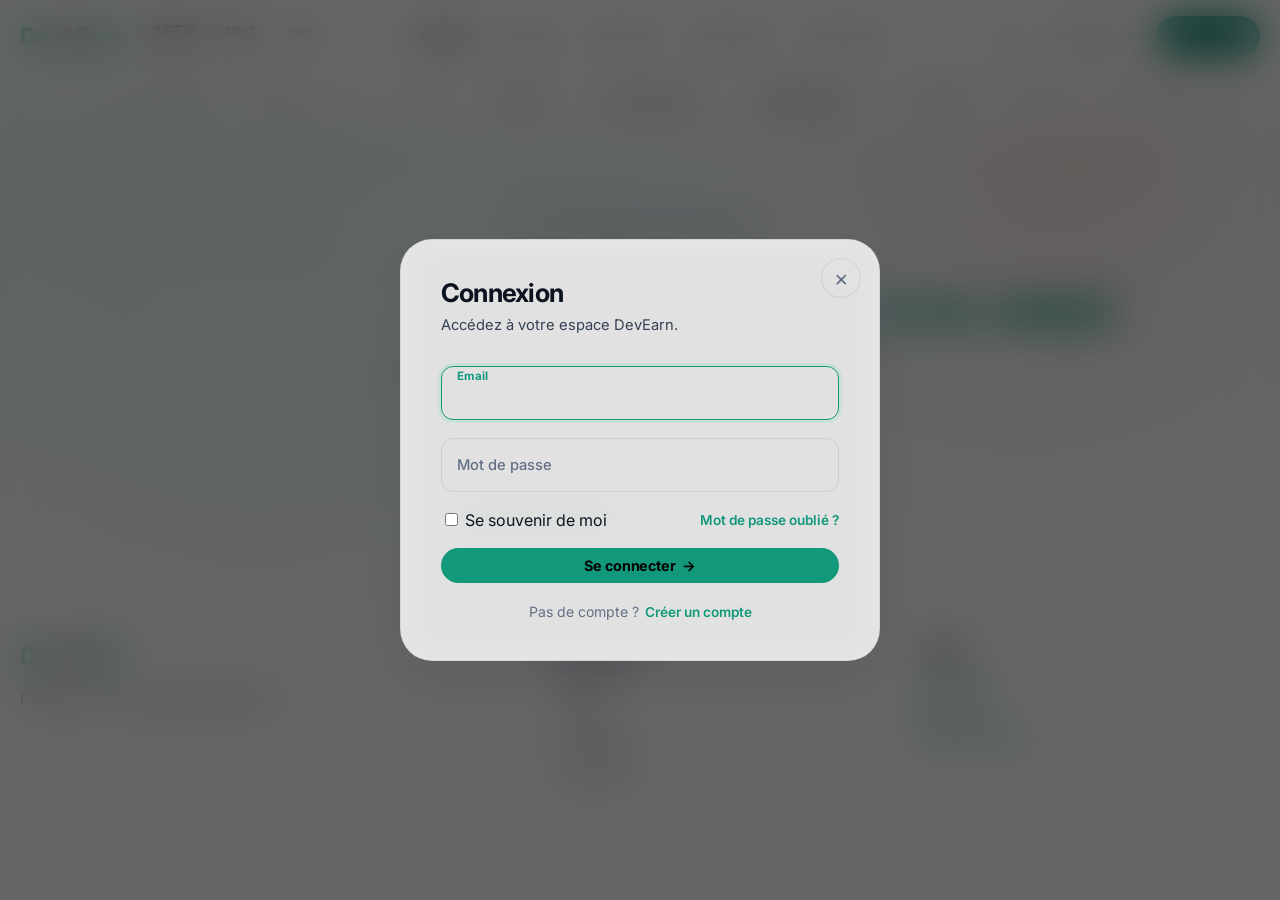
==== login.html @ 3e6b9a7c "Initial Website" ====
<!DOCTYPE html>
<html lang="fr" data-theme="dark">
<head>
  <script>window.location.replace('./index.html#login');</script>
  <meta charset="UTF-8" />
  <meta name="viewport" content="width=device-width, initial-scale=1.0" />
  <title>DevEarn — Connexion</title>
  <link rel="preconnect" href="https://fonts.googleapis.com" />
  <link rel="preconnect" href="https://fonts.gstatic.com" crossorigin />
  <link href="https://fonts.googleapis.com/css2?family=Inter:wght@400;500;600;700;800&display=swap" rel="stylesheet" />
  <link rel="stylesheet" href="./css/global.css" />
  <link rel="stylesheet" href="./css/auth.css" />
</head>
<body class="auth-page">
  <header class="site-header">
    <div class="container header-inner">
      <a href="./index.html" class="brand" aria-label="Accueil DevEarn">
        <span class="brand-mark" aria-hidden="true">
          <span class="brand-dev">Dev</span><span class="brand-amp">&amp;</span><span class="brand-earn">Earn</span>
        </span>
      </a>
      <nav class="main-nav" aria-label="Navigation principale">
        <button class="nav-toggle" type="button" aria-label="Ouvrir le menu">
          <span></span><span></span><span></span>
        </button>
        <ul class="nav-list">
          <li><a href="./index.html" class="is-current">Accueil</a></li>
          <li><a href="./projects.html">Projets</a></li>
          <li><a href="./student-space.html">Étudiants</a></li>
          <li><a href="./client-space.html">Entreprises</a></li>
          <li><a href="./dashboard.html">Dashboard</a></li>
        </ul>
      </nav>
      <div class="header-actions">
        <button class="theme-toggle" type="button" aria-label="Basculer le thème">
          <span class="theme-toggle-icon">◐</span>
        </button>
        <button type="button" class="btn btn-ghost" data-open-modal="login-modal">Connexion</button>
        <button type="button" class="btn btn-primary" data-open-modal="register-modal">Inscription</button>
      </div>
    </div>
  </header>
  <main id="main-content">
    <section class="auth-section">
      <div class="container auth-container">
        <div class="auth-card glass-card">
          <h2>Connexion</h2>
          <p>Accédez à votre espace personnel DevEarn.</p>
          <form class="auth-form" action="#" method="post">
            <div class="floating-group">
              <input type="email" id="login-email" name="email" placeholder=" " required />
              <label for="login-email">Email</label>
            </div>
            <div class="floating-group">
              <input type="password" id="login-password" name="password" placeholder=" " required />
              <label for="login-password">Mot de passe</label>
            </div>
            <div class="auth-row">
              <label class="check-inline">
                <input type="checkbox" name="remember_me" />
                <span>Se souvenir de moi</span>
              </label>
              <a href="#" class="text-link-sm">Oublié ?</a>
            </div>
            <button type="submit" class="btn-hero btn-hero-full">Se connecter <span class="btn-hero-arrow">→</span></button>
          </form>
          <div class="auth-footer-note">
            <span>Pas de compte ?</span>
            <a href="./register.html" class="text-link-sm">Créer un compte</a>
          </div>
        </div>
      </div>
    </section>
  </main>
  <footer class="site-footer">
    <div class="container footer-inner">
      <div class="footer-brand">
        <a href="./index.html" class="brand footer-brand-link" aria-label="Accueil DevEarn">
          <span class="brand-mark" aria-hidden="true">
            <span class="brand-dev">Dev</span><span class="brand-amp">&amp;</span><span class="brand-earn">Earn</span>
          </span>
        </a>
        <p>Plateforme marocaine de talents IT.</p>
      </div>
      <div class="footer-links-group">
        <span class="footer-title">Navigation</span>
        <a href="./projects.html">Projets</a>
        <a href="./student-space.html">Étudiants</a>
        <a href="./client-space.html">Entreprises</a>
        <a href="./dashboard.html">Dashboard</a>
      </div>
      <div class="footer-links-group">
        <span class="footer-title">Accès</span>
        <button type="button" class="text-link-sm" data-open-modal="login-modal">Connexion</button>
        <button type="button" class="text-link-sm" data-open-modal="register-modal">Inscription</button>
        <a href="./post-project.html">Publier un projet</a>
      </div>
    </div>
  </footer>
  <script src="./js/main.js"></script>
</body>
</html>
---- css/global.css ----
:root,
html[data-theme="dark"] {
  --bg: #030305;
  --bg-soft: #08090c;
  --bg-elevated: #0d0f14;
  --bg-panel: rgba(10, 11, 15, 0.7);
  --surface: rgba(255, 255, 255, 0.02);
  --surface-strong: rgba(255, 255, 255, 0.05);
  --surface-hover: rgba(255, 255, 255, 0.08);
  --border: rgba(255, 255, 255, 0.06);
  --border-strong: rgba(255, 255, 255, 0.12);

  --text: #ffffff;
  --text-soft: #aeb9cc;
  --text-muted: #748194;
  --text-faint: #525a6b;

  --primary: #00df9a;
  --primary-strong: #00bf82;
  --primary-soft: rgba(0, 223, 154, 0.1);

  --secondary: #ff5a2c;
  --secondary-strong: #e04a20;
  --secondary-soft: rgba(255, 90, 44, 0.1);

  --white-soft: rgba(255, 255, 255, 0.92);
  --danger: #ff4b6b;
  --success: #12e27b;
  --warning: #ffb833;

  --shadow-sm: 0 12px 30px rgba(0, 0, 0, 0.3);
  --shadow-md: 0 20px 60px rgba(0, 0, 0, 0.4);
  --shadow-lg: 0 40px 100px rgba(0, 0, 0, 0.5);

  --radius-xs: 8px;
  --radius-sm: 12px;
  --radius-md: 16px;
  --radius-lg: 24px;
  --radius-xl: 32px;
  --radius-pill: 999px;

  --container: 1240px;

  --space-1: 4px;
  --space-2: 8px;
  --space-3: 12px;
  --space-4: 16px;
  --space-5: 20px;
  --space-6: 24px;
  --space-7: 28px;
  --space-8: 32px;
  --space-10: 40px;
  --space-12: 48px;
  --space-14: 56px;
  --space-16: 64px;
  --space-20: 80px;
  --space-24: 96px;

  --font-body: "Inter", sans-serif;
  --font-display: "Inter", sans-serif;

  --transition-fast: 180ms cubic-bezier(0.16, 1, 0.3, 1);
  --transition-base: 260ms cubic-bezier(0.16, 1, 0.3, 1);
}

html[data-theme="light"] {
  --bg: #f4f6fb;
  --bg-soft: #ffffff;
  --bg-elevated: #eef2f8;
  --bg-panel: rgba(255, 255, 255, 0.86);
  --surface: rgba(11, 16, 29, 0.035);
  --surface-strong: rgba(11, 16, 29, 0.07);
  --surface-hover: rgba(11, 16, 29, 0.11);
  --border: rgba(10, 16, 28, 0.08);
  --border-strong: rgba(10, 16, 28, 0.14);

  --text: #0d1420;
  --text-soft: #354154;
  --text-muted: #637086;
  --text-faint: #8792a3;

  --primary: #12997b;
  --primary-strong: #0d7f66;
  --primary-soft: rgba(18, 153, 123, 0.12);

  --secondary: #ea6a31;
  --secondary-strong: #c95621;
  --secondary-soft: rgba(234, 106, 49, 0.12);

  --white-soft: rgba(255, 255, 255, 0.96);

  --shadow-sm: 0 10px 24px rgba(15, 23, 42, 0.06);
  --shadow-md: 0 20px 50px rgba(15, 23, 42, 0.09);
  --shadow-lg: 0 30px 80px rgba(15, 23, 42, 0.12);
}

*,
*::before,
*::after {
  box-sizing: border-box;
}

html {
  scroll-behavior: smooth;
}

body {
  margin: 0;
  min-height: 100vh;
  font-family: var(--font-body);
  color: var(--text);
  background:
    radial-gradient(circle at top left, rgba(31, 199, 160, 0.08), transparent 30%),
    radial-gradient(circle at 85% 12%, rgba(255, 122, 61, 0.10), transparent 20%),
    linear-gradient(180deg, var(--bg) 0%, var(--bg-soft) 100%);
  transition: background var(--transition-base), color var(--transition-base);
}

body::selection {
  background: rgba(31, 199, 160, 0.22);
  color: var(--text);
}

img,
svg,
picture,
video {
  display: block;
  max-width: 100%;
}

a {
  color: inherit;
  text-decoration: none;
}

button,
input,
textarea,
select {
  font: inherit;
}

button {
  cursor: pointer;
  border: none;
  background: none;
}

ul,
ol {
  margin: 0;
  padding: 0;
  list-style: none;
}

h1,
h2,
h3,
h4,
h5,
h6 {
  margin: 0;
  font-family: var(--font-display);
  letter-spacing: -0.03em;
  line-height: 1.05;
}

p {
  margin: 0;
  color: var(--text-soft);
  line-height: 1.7;
}

strong {
  color: var(--text);
}

.container {
  width: min(calc(100% - 32px), var(--container));
  margin-inline: auto;
}

.section-spacing {
  padding: clamp(72px, 10vw, 120px) 0;
}

.skip-link {
  position: absolute;
  left: -9999px;
  top: auto;
}

.skip-link:focus {
  left: 16px;
  top: 16px;
  z-index: 9999;
  padding: 12px 16px;
  border-radius: var(--radius-sm);
  color: #fff;
  background: #111;
}

.site-header {
  position: sticky;
  top: 0;
  z-index: 1000;
  backdrop-filter: blur(16px);
  background: rgba(10, 11, 15, 0.72);
  border-bottom: 1px solid var(--border);
}

html[data-theme="light"] .site-header {
  background: rgba(255, 255, 255, 0.76);
}

.header-inner {
  display: flex;
  align-items: center;
  justify-content: space-between;
  gap: var(--space-6);
  min-height: 72px;
}

.brand {
  display: inline-flex;
  align-items: center;
  gap: 10px;
  flex-shrink: 0;
}

.brand-mark {
  display: inline-flex;
  align-items: center;
  font-family: var(--font-display);
  font-size: clamp(1.4rem, 1.8vw, 2rem);
  font-weight: 800;
  letter-spacing: -0.04em;
}

.brand-dev,
.brand-earn {
  color: var(--primary);
}

.brand-amp {
  color: var(--secondary);
}

.header-cri-logo {
  height: 26px;
  width: auto;
  display: block;
  object-fit: contain;
  transition: filter 300ms ease;
}

/* Monochrome style for header CRI logo */
html[data-theme="dark"] .header-cri-logo {
  filter: brightness(0) invert(1);
  opacity: 0.85;
}

html[data-theme="light"] .header-cri-logo {
  filter: brightness(0);
  opacity: 0.8;
}

.main-nav {
  display: flex;
  align-items: center;
  justify-content: center;
  flex: 1;
}

.nav-list {
  display: flex;
  align-items: center;
  gap: 6px;
}

.nav-list a {
  display: inline-flex;
  align-items: center;
  justify-content: center;
  min-height: 42px;
  padding: 0 16px;
  font-size: 0.88rem;
  font-weight: 500;
  color: var(--text-muted);
  border: none;
  border-radius: var(--radius-pill);
  background: transparent;
  transition:
    background var(--transition-fast),
    color var(--transition-fast);
}

.nav-list a:hover,
.nav-list a.is-current {
  color: var(--text);
  background: rgba(255, 255, 255, 0.05);
}

html[data-theme="light"] .nav-list a:hover,
html[data-theme="light"] .nav-list a.is-current {
  background: rgba(0, 0, 0, 0.04);
}

.header-actions {
  display: flex;
  align-items: center;
  gap: 12px;
}

.theme-toggle {
  display: inline-flex;
  align-items: center;
  justify-content: center;
  width: 40px;
  height: 40px;
  color: var(--text-muted);
  border: none;
  border-radius: 50%;
  background: transparent;
  transition:
    color var(--transition-fast),
    background var(--transition-fast);
}

.theme-toggle:hover {
  color: var(--text);
  background: rgba(255, 255, 255, 0.05);
}

.theme-toggle-icon {
  font-size: 1rem;
  line-height: 1;
}

.btn {
  display: inline-flex;
  align-items: center;
  justify-content: center;
  gap: 8px;
  min-height: 40px;
  padding: 0 18px;
  border-radius: var(--radius-pill);
  font-size: 0.85rem;
  font-weight: 600;
  letter-spacing: -0.01em;
  transition:
    transform var(--transition-fast),
    background var(--transition-fast),
    border-color var(--transition-fast),
    color var(--transition-fast),
    box-shadow var(--transition-fast);
}

.btn:hover {
  transform: translateY(-1px);
}

.btn-lg {
  min-height: 58px;
  padding: 0 28px;
  font-size: 1rem;
}

.btn-primary {
  color: #030305;
  background: var(--primary);
  border: none;
}

.btn-primary:hover {
  box-shadow: 0 8px 24px rgba(0, 223, 154, 0.3);
}

.btn-secondary {
  color: var(--text);
  background: rgba(255, 255, 255, 0.04);
  border: 1px solid rgba(255, 255, 255, 0.1);
}

.btn-secondary:hover {
  background: rgba(255, 255, 255, 0.08);
  border-color: rgba(255, 255, 255, 0.2);
  box-shadow: 0 8px 32px rgba(255, 255, 255, 0.05);
}

.btn-ghost {
  color: var(--text-muted);
  background: transparent;
  border: none;
}

.btn-ghost:hover {
  color: var(--text);
}

.btn-outline {
  color: var(--primary);
  background: transparent;
  border: 1px solid rgba(31, 199, 160, 0.24);
}

.btn-outline:hover {
  background: rgba(31, 199, 160, 0.08);
}

.section-chip,
.eyebrow-pill {
  display: inline-flex;
  align-items: center;
  gap: 10px;
  width: fit-content;
  min-height: 42px;
  padding: 0 16px;
  border-radius: var(--radius-pill);
  border: 1px solid rgba(31, 199, 160, 0.18);
  background: rgba(255, 255, 255, 0.05);
  color: var(--text-soft);
  font-size: 0.92rem;
  font-weight: 700;
}

.eyebrow-dot {
  width: 8px;
  height: 8px;
  border-radius: 50%;
  background: var(--primary);
  box-shadow: 0 0 16px rgba(31, 199, 160, 0.8);
}

.section-heading {
  display: flex;
  flex-direction: column;
  gap: 18px;
  max-width: 820px;
  margin-bottom: 42px;
}

.section-heading h2 {
  font-size: clamp(2rem, 3.5vw, 3.4rem);
}

.section-heading p {
  font-size: 1.03rem;
  max-width: 720px;
}

.section-heading-row {
  display: flex;
  align-items: flex-end;
  justify-content: space-between;
  gap: 24px;
  max-width: 100%;
}

.glass-card {
  border: 1px solid var(--border);
  background: var(--bg-panel);
  backdrop-filter: blur(18px);
  box-shadow: var(--shadow-md);
}

.text-link {
  display: inline-flex;
  align-items: center;
  gap: 8px;
  color: var(--text);
  font-weight: 700;
  transition: color var(--transition-fast), transform var(--transition-fast);
}

.text-link::after {
  content: "→";
  transition: transform var(--transition-fast);
}

.text-link:hover {
  color: var(--primary);
}

.text-link:hover::after {
  transform: translateX(3px);
}

.site-footer {
  border-top: 1px solid var(--border);
  padding: 32px 0 48px;
  background: rgba(255, 255, 255, 0.02);
}

.footer-inner {
  display: grid;
  grid-template-columns: 1.2fr 0.8fr 0.8fr;
  gap: 24px;
}

.footer-brand {
  display: flex;
  flex-direction: column;
  gap: 16px;
}

.footer-brand p {
  max-width: 440px;
}

.footer-links-group {
  display: flex;
  flex-direction: column;
  gap: 10px;
}

.footer-title {
  margin-bottom: 6px;
  color: var(--text);
  font-weight: 800;
  font-family: var(--font-display);
}

.footer-links-group a {
  color: var(--text-muted);
  transition: color var(--transition-fast);
}

.footer-links-group a:hover {
  color: var(--text);
}

.nav-toggle {
  display: none;
}

.accent-primary {
  color: var(--primary);
}

.accent-secondary {
  color: var(--secondary);
}

.positive {
  color: var(--success);
}

.neutral {
  color: var(--text-muted);
}

@media (max-width: 1120px) {
  .header-inner {
    flex-wrap: wrap;
    padding: 18px 0;
  }

  .main-nav {
    order: 3;
    width: 100%;
    justify-content: flex-start;
  }

  .nav-list {
    flex-wrap: wrap;
  }

  .footer-inner {
    grid-template-columns: 1fr 1fr;
  }

  .footer-brand {
    grid-column: 1 / -1;
  }

  .section-heading-row {
    flex-direction: column;
    align-items: flex-start;
  }
}

@media (max-width: 860px) {
  .container {
    width: min(calc(100% - 20px), var(--container));
  }

  .header-inner {
    min-height: 76px;
    flex-wrap: nowrap;
  }

  .main-nav {
    position: relative;
    justify-content: flex-end;
    order: 0;
    width: auto;
  }

  .nav-toggle {
    display: inline-flex;
    flex-direction: column;
    justify-content: center;
    gap: 4px;
    width: 48px;
    height: 48px;
    padding: 0;
    border: 1px solid var(--border);
    border-radius: 50%;
    color: var(--text);
    background: rgba(255, 255, 255, 0.03);
  }

  .nav-toggle span {
    width: 18px;
    height: 2px;
    margin-inline: auto;
    border-radius: 999px;
    background: currentColor;
  }

  .nav-list {
    position: absolute;
    top: calc(100% + 14px);
    right: 0;
    width: min(92vw, 320px);
    padding: 16px;
    flex-direction: column;
    align-items: stretch;
    border: 1px solid var(--border);
    border-radius: var(--radius-lg);
    background: rgba(13, 15, 21, 0.96);
    backdrop-filter: blur(18px);
    box-shadow: var(--shadow-lg);
    opacity: 0;
    visibility: hidden;
    pointer-events: none;
    transform: translateY(8px);
    transition:
      opacity var(--transition-fast),
      visibility var(--transition-fast),
      transform var(--transition-fast);
  }

  html[data-theme="light"] .nav-list {
    background: rgba(255, 255, 255, 0.98);
  }

  .nav-list.is-open {
    opacity: 1;
    visibility: visible;
    pointer-events: auto;
    transform: translateY(0);
  }

  .nav-list a {
    width: 100%;
    justify-content: flex-start;
    min-height: 50px;
  }

  .header-actions .btn-ghost {
    display: none;
  }
}

@media (max-width: 640px) {
  .header-actions {
    gap: 8px;
  }

  .header-actions .btn-primary {
    display: none;
  }

  .section-spacing {
    padding: 64px 0;
  }

  .section-heading h2 {
    font-size: clamp(1.8rem, 8vw, 2.5rem);
  }

  .footer-inner {
    grid-template-columns: 1fr;
  }
}

@media (prefers-reduced-motion: reduce) {
  html {
    scroll-behavior: auto;
  }

  *,
  *::before,
  *::after {
    animation: none !important;
    transition: none !important;
  }
}

/* ── PAGE-LEVEL TYPED SLOGAN (shared for inner pages) ── */

.page-hero {
  position: relative;
  overflow: hidden;
  padding: 100px 0 80px;
  text-align: center;
}

.page-hero::before {
  content: "";
  position: absolute;
  inset: 0;
  background:
    radial-gradient(circle at 30% 50%, rgba(0, 223, 154, 0.05), transparent 50%),
    radial-gradient(circle at 70% 30%, rgba(77, 171, 247, 0.04), transparent 40%);
  pointer-events: none;
}

.page-hero-inner {
  position: relative;
  z-index: 1;
  display: flex;
  flex-direction: column;
  align-items: center;
  gap: 24px;
}

.page-hero-eyebrow {
  font-size: 0.8rem;
  font-weight: 700;
  letter-spacing: 0.15em;
  text-transform: uppercase;
  color: var(--primary);
}

.page-typed-box {
  display: flex;
  align-items: center;
  justify-content: center;
  height: 70px;
  overflow: hidden;
}

.page-typed-slogan {
  font-weight: 800;
  font-size: clamp(1.4rem, 3vw, 2.2rem);
  line-height: 1.1;
  letter-spacing: -0.03em;
  background: linear-gradient(135deg, #ffffff 30%, var(--primary) 100%);
  -webkit-background-clip: text;
  -webkit-text-fill-color: transparent;
  background-clip: text;
  display: inline-block;
}

.page-hero-sub {
  color: var(--text-muted);
  font-size: 1rem;
  max-width: 560px;
  margin: 0 auto;
}

/* ── PREMIUM BUTTON (Shared) ──────────────────────────── */

.btn-hero {
  display: inline-flex;
  align-items: center;
  gap: 12px;
  padding: 18px 36px;
  border: none;
  border-radius: var(--radius-pill);
  font-size: 1rem;
  font-weight: 700;
  font-family: var(--font-body);
  color: #030305;
  background: var(--primary);
  cursor: pointer;
  letter-spacing: -0.01em;
  transition:
    transform 280ms cubic-bezier(0.16, 1, 0.3, 1),
    box-shadow 280ms cubic-bezier(0.16, 1, 0.3, 1),
    background 280ms cubic-bezier(0.16, 1, 0.3, 1);
}

.btn-hero:hover {
  transform: translateY(-3px);
  box-shadow: 0 16px 48px rgba(0, 223, 154, 0.35);
}

.btn-hero-arrow {
  display: inline-flex;
  transition: transform 280ms cubic-bezier(0.16, 1, 0.3, 1);
}

.btn-hero:hover .btn-hero-arrow {
  transform: translateX(4px);
}

.btn-hero-full {
  width: 100%;
  justify-content: center;
}

.btn-hero-outline {
  background: transparent;
  color: var(--text);
  border: 1px solid var(--border);
}

.btn-hero-outline:hover {
  border-color: var(--primary);
  box-shadow: 0 16px 48px rgba(0, 223, 154, 0.1);
}

.hero-actions {
  display: flex;
  flex-wrap: wrap;
  justify-content: center;
  gap: 16px;
}

body.menu-open {
  overflow: hidden;
}

.site-header.is-scrolled {
  box-shadow: 0 16px 48px rgba(0, 0, 0, 0.24);
  border-bottom-color: var(--border-strong);
}

html[data-theme="light"] .site-header.is-scrolled {
  box-shadow: 0 18px 44px rgba(15, 23, 42, 0.08);
}

/* ── SPA SECTIONS & TRANSITIONS ───────────────────────── */
.app-section {
  display: none;
  opacity: 0;
  transform: translateY(20px);
  transition: opacity 350ms cubic-bezier(0.2, 0.8, 0.2, 1), transform 350ms cubic-bezier(0.2, 0.8, 0.2, 1);
}

.app-section.is-active {
  display: block;
  opacity: 1;
  transform: translateY(0);
}

.app-section.is-fading-out {
  display: block;
  opacity: 0;
  transform: translateY(-20px);
}

/* ── PREMIUM TABLES ───────────────────────────────────── */
.premium-table {
  width: 100%;
  border-collapse: collapse;
  text-align: left;
  font-size: 0.95rem;
}

.premium-table th {
  padding: 16px 20px;
  font-weight: 700;
  color: var(--text-muted);
  border-bottom: 1px solid var(--border-strong);
  font-size: 0.82rem;
  text-transform: uppercase;
  letter-spacing: 0.05em;
}

.premium-table td {
  padding: 18px 20px;
  border-bottom: 1px solid var(--border);
  color: var(--text-soft);
  vertical-align: middle;
}

.premium-table tr {
  transition: background-color var(--transition-fast);
}

.premium-table tr:hover {
  background-color: rgba(255, 255, 255, 0.02);
}

html[data-theme="light"] .premium-table tr:hover {
  background-color: rgba(0, 0, 0, 0.02);
}

.student-row-info {
  display: flex;
  align-items: center;
  gap: 12px;
}

.student-row-avatar {
  width: 36px;
  height: 36px;
  border-radius: 50%;
  background: var(--primary-soft);
  color: var(--primary);
  display: flex;
  align-items: center;
  justify-content: center;
  font-weight: 700;
  font-size: 0.85rem;
}

.student-row-avatar.alt {
  background: var(--secondary-soft);
  color: var(--secondary);
}

.student-row-name {
  font-weight: 600;
  color: var(--text);
}

.badge-tag {
  display: inline-block;
  padding: 4px 10px;
  font-size: 0.72rem;
  font-weight: 700;
  border-radius: var(--radius-pill);
  background: var(--surface-strong);
  color: var(--text-soft);
  margin-right: 6px;
  border: 1px solid var(--border);
}

.badge-tag.highlight {
  background: var(--primary-soft);
  color: var(--primary);
  border-color: rgba(31, 199, 160, 0.2);
}

/* ── INTERACTIVE SCROLL-DOWN INDICATOR (masqué) ────────── */
.scroll-down-indicator {
  display: none !important;
  align-items: center;
  justify-content: center;
  margin-top: 16px;
  background: rgba(255, 255, 255, 0.03);
  border: 1px solid rgba(255, 255, 255, 0.08);
  width: 46px;
  height: 46px;
  border-radius: 50%;
  color: var(--primary);
  font-size: 1.15rem;
  cursor: pointer;
  outline: none;
  transition: all 300ms cubic-bezier(0.16, 1, 0.3, 1);
  animation: bounceBlink 2.2s infinite ease-in-out;
  padding: 0;
  box-shadow: 0 4px 12px rgba(0, 0, 0, 0.15);
}

html[data-theme="light"] .scroll-down-indicator {
  background: rgba(0, 0, 0, 0.02);
  border-color: rgba(0, 0, 0, 0.08);
}

.scroll-down-indicator:hover {
  background: rgba(0, 223, 154, 0.08);
  border-color: var(--primary);
  transform: translateY(2px) scale(1.05);
  box-shadow: 0 6px 20px rgba(0, 223, 154, 0.2);
}

.scroll-down-arrow {
  display: block;
  line-height: 1;
  font-family: inherit;
  font-weight: 700;
}

@keyframes bounceBlink {
  0%, 100% {
    transform: translateY(0);
    opacity: 0.65;
    color: var(--primary);
    box-shadow: 0 4px 12px rgba(0, 0, 0, 0.15), 0 0 0 0 rgba(0, 223, 154, 0);
  }
  50% {
    transform: translateY(5px);
    opacity: 1;
    color: var(--primary-strong);
    box-shadow: 0 4px 12px rgba(0, 0, 0, 0.15), 0 0 0 8px rgba(0, 223, 154, 0.14);
  }
}
---- css/auth.css ----
.auth-section {
  padding: 56px 0 72px;
}

.auth-layout,
.form-grid,
.role-cards,
.auth-benefits {
  display: grid;
  gap: 24px;
}

.auth-layout {
  grid-template-columns: 0.95fr 1.05fr;
  align-items: start;
}

.register-layout {
  grid-template-columns: 0.9fr 1.1fr;
}

.auth-panel {
  padding: 28px;
  border-radius: var(--radius-xl);
}

.auth-info-top,
.form-head {
  display: flex;
  align-items: flex-start;
  justify-content: space-between;
  gap: 14px;
}

.auth-badge {
  display: inline-flex;
  align-items: center;
  justify-content: center;
  min-height: 36px;
  padding: 0 12px;
  border-radius: var(--radius-pill);
  font-size: 0.82rem;
  font-weight: 800;
  color: var(--primary);
  background: rgba(31, 199, 160, 0.12);
}

.auth-info h1 {
  margin: 18px 0 14px;
  max-width: 11ch;
  font-size: clamp(2.6rem, 5vw, 4.8rem);
  line-height: 0.98;
  letter-spacing: -0.06em;
}

.auth-info p {
  max-width: 760px;
  font-size: 1.04rem;
}

.auth-benefit,
.role-card {
  padding: 18px;
  border-radius: var(--radius-md);
  border: 1px solid var(--border);
  background: rgba(255, 255, 255, 0.03);
}

.auth-benefit strong,
.role-card strong {
  display: block;
  margin-bottom: 8px;
  font-size: 1.04rem;
}

.form-head {
  flex-direction: column;
  align-items: flex-start;
  margin-bottom: 24px;
}

.form-head h2 {
  font-size: 1.45rem;
}

.auth-form {
  display: grid;
  gap: 18px;
}

.form-grid {
  grid-template-columns: repeat(2, minmax(0, 1fr));
}

.form-group {
  display: flex;
  flex-direction: column;
  gap: 10px;
}

.form-group.full {
  grid-column: 1 / -1;
}

.form-group label {
  font-weight: 700;
  color: var(--text);
}

.form-group input,
.form-group select {
  width: 100%;
  min-height: 56px;
  padding: 14px 16px;
  border: 1px solid var(--border);
  border-radius: var(--radius-md);
  background: rgba(255, 255, 255, 0.04);
  color: var(--text);
  outline: none;
}

.form-group input::placeholder {
  color: var(--text-muted);
}

.form-group input:focus,
.form-group select:focus {
  border-color: rgba(31, 199, 160, 0.55);
  box-shadow: 0 0 0 3px rgba(31, 199, 160, 0.12);
}

.password-wrap {
  position: relative;
}

.password-wrap input {
  padding-right: 94px;
}

.password-toggle {
  position: absolute;
  top: 50%;
  right: 10px;
  transform: translateY(-50%);
  min-height: 38px;
  padding: 0 12px;
  border: none;
  border-radius: 999px;
  background: rgba(255, 255, 255, 0.07);
  color: var(--text-soft);
  font-size: 0.82rem;
  font-weight: 700;
  cursor: pointer;
}

.form-row,
.checkbox-stack {
  display: flex;
  flex-direction: column;
  gap: 14px;
}

.form-row {
  flex-direction: row;
  align-items: center;
  justify-content: space-between;
  gap: 20px;
}

.check-inline {
  display: inline-flex;
  align-items: flex-start;
  gap: 10px;
  color: var(--text-soft);
  font-weight: 500;
}

.check-inline input {
  width: 18px;
  height: 18px;
  margin-top: 2px;
  accent-color: var(--primary);
}

.auth-submit {
  width: 100%;
}

.auth-footer-note {
  display: flex;
  flex-wrap: wrap;
  justify-content: center;
  gap: 8px;
  margin-top: 18px;
  color: var(--text-muted);
}

@media (max-width: 1180px) {
  .auth-layout,
  .register-layout {
    grid-template-columns: 1fr;
  }
}

@media (max-width: 860px) {
  .form-grid {
    grid-template-columns: 1fr;
  }

  .auth-info-top,
  .form-row {
    flex-direction: column;
    align-items: flex-start;
  }

  .auth-info h1 {
    max-width: 100%;
  }
}

@media (max-width: 640px) {
  .auth-panel {
    padding: 20px;
  }

  .auth-info h1 {
    font-size: clamp(2.1rem, 12vw, 3.4rem);
  }
}
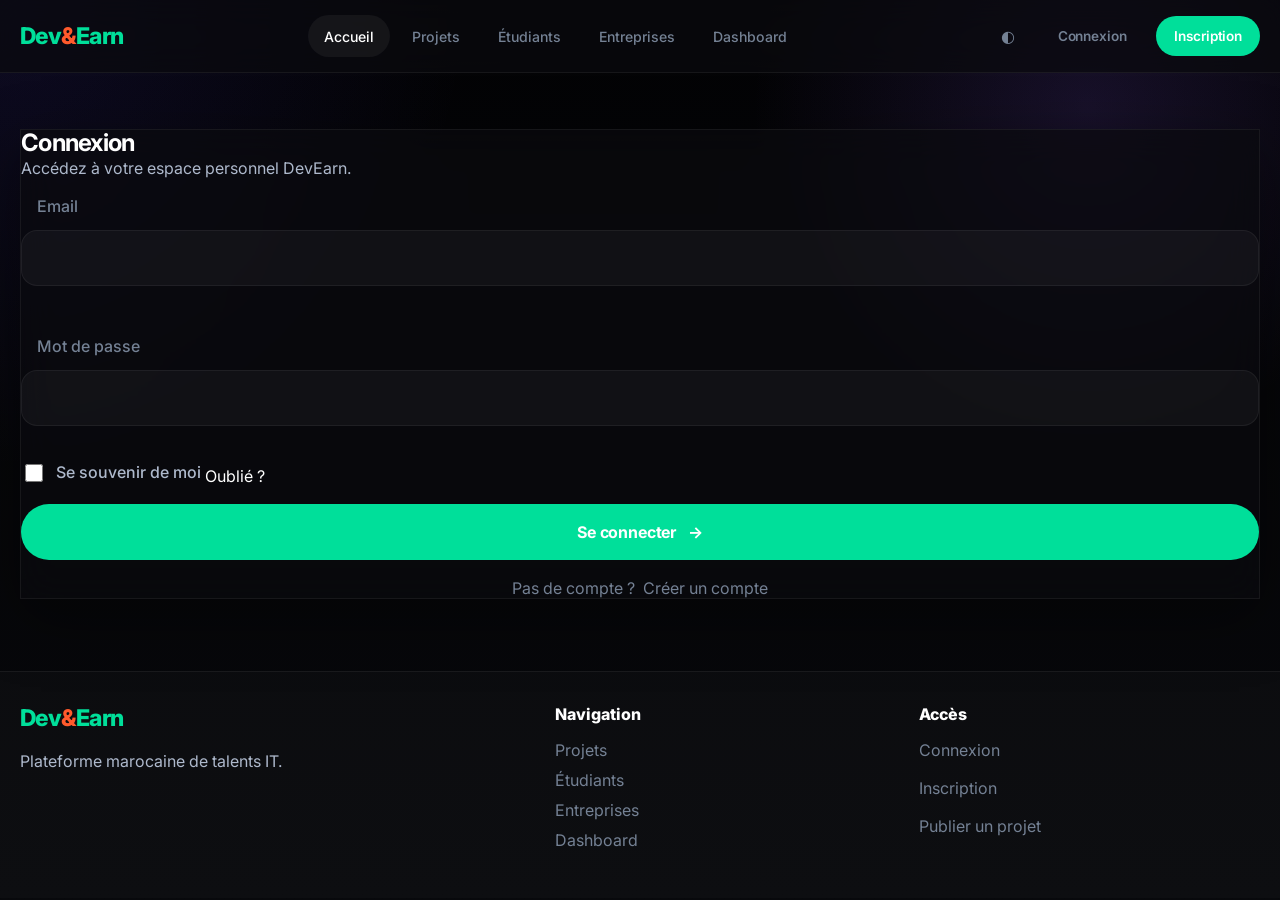
==== commit bd567c10: "Added basic structure and styling for the initial website layout." ====
--- a/login.html
+++ b/login.html
@@ -1,7 +1,6 @@
 <!DOCTYPE html>
 <html lang="fr" data-theme="dark">
 <head>
-  <script>window.location.replace('./index.html#login');</script>
   <meta charset="UTF-8" />
   <meta name="viewport" content="width=device-width, initial-scale=1.0" />
   <title>DevEarn — Connexion</title>
@@ -35,8 +34,8 @@
         <button class="theme-toggle" type="button" aria-label="Basculer le thème">
           <span class="theme-toggle-icon">◐</span>
         </button>
-        <button type="button" class="btn btn-ghost" data-open-modal="login-modal">Connexion</button>
-        <button type="button" class="btn btn-primary" data-open-modal="register-modal">Inscription</button>
+        <a href="./login.html" class="btn btn-ghost" id="nav-login-btn">Connexion</a>
+        <a href="./register.html" class="btn btn-primary" id="nav-register-btn">Inscription</a>
       </div>
     </div>
   </header>
@@ -60,10 +59,11 @@
                 <input type="checkbox" name="remember_me" />
                 <span>Se souvenir de moi</span>
               </label>
-              <a href="#" class="text-link-sm">Oublié ?</a>
+              <a href="./forgot-password.html" class="text-link-sm">Oublié ?</a>
             </div>
             <button type="submit" class="btn-hero btn-hero-full">Se connecter <span class="btn-hero-arrow">→</span></button>
           </form>
+          <div id="auth-message" class="auth-message"></div>
           <div class="auth-footer-note">
             <span>Pas de compte ?</span>
             <a href="./register.html" class="text-link-sm">Créer un compte</a>
@@ -91,12 +91,32 @@
       </div>
       <div class="footer-links-group">
         <span class="footer-title">Accès</span>
-        <button type="button" class="text-link-sm" data-open-modal="login-modal">Connexion</button>
-        <button type="button" class="text-link-sm" data-open-modal="register-modal">Inscription</button>
+        <a href="./login.html" class="text-link-sm" style="display: block; margin-bottom: 8px;">Connexion</a>
+        <a href="./register.html" class="text-link-sm" style="display: block; margin-bottom: 8px;">Inscription</a>
         <a href="./post-project.html">Publier un projet</a>
       </div>
     </div>
   </footer>
-  <script src="./js/main.js"></script>
+  <script src="./js/auth-api.js"></script>
+  <script>
+    document.addEventListener('DOMContentLoaded', () => {
+      const form = document.querySelector('.auth-form');
+      form.addEventListener('submit', handleLoginSubmit);
+    });
+
+    function handleLoginSubmit(event) {
+      event.preventDefault();
+
+      const email = document.getElementById('login-email').value;
+      const password = document.getElementById('login-password').value;
+
+      if (!email || !password) {
+        showNotification('Veuillez entrer vos identifiants', 'error');
+        return;
+      }
+
+      loginUser(email, password);
+    }
+  </script>
 </body>
 </html>
--- a/css/global.css
+++ b/css/global.css
@@ -1,4 +1,35 @@
 :root,
+html[data-theme="light"] {
+  --bg: #F4F5FB;
+  --bg-soft: #ffffff;
+  --bg-elevated: #e6e9f2;
+  --bg-panel: rgba(255, 255, 255, 0.9);
+  --surface: rgba(90, 67, 248, 0.04);
+  --surface-strong: rgba(90, 67, 248, 0.08);
+  --surface-hover: rgba(90, 67, 248, 0.12);
+  --border: rgba(90, 67, 248, 0.1);
+  --border-strong: rgba(90, 67, 248, 0.18);
+
+  --text: #1A1D2D;
+  --text-soft: #334155;
+  --text-muted: #64748B;
+  --text-faint: #94A3B8;
+
+  --primary: #5A43F8;
+  --primary-strong: #4731D4;
+  --primary-soft: rgba(90, 67, 248, 0.12);
+
+  --secondary: #8B5CF6;
+  --secondary-strong: #7C3AED;
+  --secondary-soft: rgba(139, 92, 246, 0.12);
+
+  --white-soft: rgba(255, 255, 255, 0.96);
+
+  --shadow-sm: 0 4px 14px rgba(90, 67, 248, 0.06);
+  --shadow-md: 0 10px 30px rgba(90, 67, 248, 0.08);
+  --shadow-lg: 0 20px 50px rgba(90, 67, 248, 0.12);
+}
+
 html[data-theme="dark"] {
   --bg: #030305;
   --bg-soft: #08090c;
@@ -63,37 +94,6 @@
   --transition-base: 260ms cubic-bezier(0.16, 1, 0.3, 1);
 }
 
-html[data-theme="light"] {
-  --bg: #f4f6fb;
-  --bg-soft: #ffffff;
-  --bg-elevated: #eef2f8;
-  --bg-panel: rgba(255, 255, 255, 0.86);
-  --surface: rgba(11, 16, 29, 0.035);
-  --surface-strong: rgba(11, 16, 29, 0.07);
-  --surface-hover: rgba(11, 16, 29, 0.11);
-  --border: rgba(10, 16, 28, 0.08);
-  --border-strong: rgba(10, 16, 28, 0.14);
-
-  --text: #0d1420;
-  --text-soft: #354154;
-  --text-muted: #637086;
-  --text-faint: #8792a3;
-
-  --primary: #12997b;
-  --primary-strong: #0d7f66;
-  --primary-soft: rgba(18, 153, 123, 0.12);
-
-  --secondary: #ea6a31;
-  --secondary-strong: #c95621;
-  --secondary-soft: rgba(234, 106, 49, 0.12);
-
-  --white-soft: rgba(255, 255, 255, 0.96);
-
-  --shadow-sm: 0 10px 24px rgba(15, 23, 42, 0.06);
-  --shadow-md: 0 20px 50px rgba(15, 23, 42, 0.09);
-  --shadow-lg: 0 30px 80px rgba(15, 23, 42, 0.12);
-}
-
 *,
 *::before,
 *::after {
@@ -110,15 +110,15 @@
   font-family: var(--font-body);
   color: var(--text);
   background:
-    radial-gradient(circle at top left, rgba(31, 199, 160, 0.08), transparent 30%),
-    radial-gradient(circle at 85% 12%, rgba(255, 122, 61, 0.10), transparent 20%),
+    radial-gradient(circle at top left, rgba(90, 67, 248, 0.12), transparent 30%),
+    radial-gradient(circle at 85% 12%, rgba(139, 92, 246, 0.15), transparent 25%),
     linear-gradient(180deg, var(--bg) 0%, var(--bg-soft) 100%);
   transition: background var(--transition-base), color var(--transition-base);
 }
 
 body::selection {
-  background: rgba(31, 199, 160, 0.22);
-  color: var(--text);
+  background: var(--primary-soft);
+  color: var(--primary);
 }
 
 img,
@@ -368,7 +368,7 @@
 }
 
 .btn-primary {
-  color: #030305;
+  color: #ffffff;
   background: var(--primary);
   border: none;
 }
@@ -430,7 +430,7 @@
   height: 8px;
   border-radius: 50%;
   background: var(--primary);
-  box-shadow: 0 0 16px rgba(31, 199, 160, 0.8);
+  box-shadow: 0 0 16px rgba(90, 67, 248, 0.8);
 }
 
 .section-heading {
@@ -749,7 +749,7 @@
   font-size: clamp(1.4rem, 3vw, 2.2rem);
   line-height: 1.1;
   letter-spacing: -0.03em;
-  background: linear-gradient(135deg, #ffffff 30%, var(--primary) 100%);
+  background: linear-gradient(135deg, var(--text) 0%, var(--primary) 100%);
   -webkit-background-clip: text;
   -webkit-text-fill-color: transparent;
   background-clip: text;
@@ -775,7 +775,7 @@
   font-size: 1rem;
   font-weight: 700;
   font-family: var(--font-body);
-  color: #030305;
+  color: #ffffff;
   background: var(--primary);
   cursor: pointer;
   letter-spacing: -0.01em;
@@ -992,4 +992,164 @@
     color: var(--primary-strong);
     box-shadow: 0 4px 12px rgba(0, 0, 0, 0.15), 0 0 0 8px rgba(0, 223, 154, 0.14);
   }
-}+}
+
+/* ── TOAST NOTIFICATION SYSTEM ────────────────────────────── */
+
+#toast-container {
+  position: fixed;
+  bottom: 24px;
+  right: 24px;
+  z-index: 9999;
+  display: flex;
+  flex-direction: column;
+  gap: 10px;
+  pointer-events: none;
+}
+
+.toast {
+  display: flex;
+  align-items: center;
+  gap: 12px;
+  min-width: 280px;
+  max-width: 400px;
+  padding: 14px 16px 14px 18px;
+  border-radius: var(--radius-md);
+  background: rgba(13, 15, 21, 0.97);
+  border: 1px solid rgba(255, 255, 255, 0.08);
+  backdrop-filter: blur(20px);
+  box-shadow: 0 20px 60px rgba(0, 0, 0, 0.5);
+  color: var(--text);
+  font-size: 0.9rem;
+  font-weight: 500;
+  pointer-events: auto;
+  opacity: 0;
+  transform: translateY(16px) scale(0.96);
+  transition:
+    opacity 280ms cubic-bezier(0.16, 1, 0.3, 1),
+    transform 280ms cubic-bezier(0.16, 1, 0.3, 1);
+}
+
+html[data-theme="light"] .toast {
+  background: rgba(255, 255, 255, 0.98);
+  border-color: rgba(10, 16, 28, 0.1);
+  box-shadow: 0 20px 60px rgba(15, 23, 42, 0.15);
+}
+
+.toast.toast-visible {
+  opacity: 1;
+  transform: translateY(0) scale(1);
+}
+
+.toast.toast-out {
+  opacity: 0;
+  transform: translateY(8px) scale(0.96);
+}
+
+.toast-icon {
+  display: inline-flex;
+  align-items: center;
+  justify-content: center;
+  width: 28px;
+  height: 28px;
+  border-radius: 50%;
+  font-size: 0.8rem;
+  font-weight: 700;
+  flex-shrink: 0;
+}
+
+.toast-success .toast-icon {
+  background: rgba(0, 223, 154, 0.15);
+  color: var(--primary);
+}
+
+.toast-error .toast-icon {
+  background: rgba(255, 75, 107, 0.15);
+  color: var(--danger);
+}
+
+.toast-warning .toast-icon {
+  background: rgba(255, 184, 51, 0.15);
+  color: var(--warning);
+}
+
+.toast-info .toast-icon {
+  background: rgba(77, 171, 247, 0.15);
+  color: #4dabf7;
+}
+
+.toast-message {
+  flex: 1;
+  line-height: 1.45;
+}
+
+.toast-close {
+  flex-shrink: 0;
+  width: 24px;
+  height: 24px;
+  display: inline-flex;
+  align-items: center;
+  justify-content: center;
+  border-radius: 50%;
+  font-size: 1.1rem;
+  color: var(--text-muted);
+  background: transparent;
+  border: none;
+  cursor: pointer;
+  padding: 0;
+  transition: color var(--transition-fast), background var(--transition-fast);
+}
+
+.toast-close:hover {
+  color: var(--text);
+  background: rgba(255, 255, 255, 0.08);
+}
+
+@media (max-width: 480px) {
+  #toast-container {
+    right: 12px;
+    left: 12px;
+    bottom: 16px;
+  }
+  .toast {
+    max-width: 100%;
+  }
+}
+
+/* ── FIELD VALIDATION ERRORS ──────────────────────────────── */
+
+.floating-group input.field-error,
+.floating-group select.field-error,
+.floating-group textarea.field-error {
+  border-color: rgba(255, 75, 107, 0.5) !important;
+  box-shadow: 0 0 0 3px rgba(255, 75, 107, 0.1);
+}
+
+.field-error-msg {
+  display: block;
+  margin-top: 4px;
+  font-size: 0.78rem;
+  color: var(--danger);
+  font-weight: 500;
+}
+
+/* ── BUTTON LOADING SPINNER ───────────────────────────────── */
+
+.btn-spinner {
+  display: inline-block;
+  width: 16px;
+  height: 16px;
+  border: 2px solid rgba(3, 3, 5, 0.3);
+  border-top-color: #030305;
+  border-radius: 50%;
+  animation: spinRotate 0.65s linear infinite;
+}
+
+@keyframes spinRotate {
+  to { transform: rotate(360deg); }
+}
+
+button:disabled {
+  opacity: 0.7;
+  cursor: not-allowed;
+}
--- a/css/auth.css
+++ b/css/auth.css
@@ -226,4 +226,94 @@
   .auth-info h1 {
     font-size: clamp(2.1rem, 12vw, 3.4rem);
   }
+}
+
+/* Authentication Messages */
+.auth-message {
+  padding: 12px 16px;
+  margin: 16px 0;
+  border-radius: var(--radius-md);
+  text-align: center;
+  font-size: 0.9rem;
+  display: none;
+  animation: slideDown 0.3s ease;
+}
+
+@keyframes slideDown {
+  from {
+    opacity: 0;
+    transform: translateY(-10px);
+  }
+  to {
+    opacity: 1;
+    transform: translateY(0);
+  }
+}
+
+.auth-message-success {
+  background: rgba(76, 175, 80, 0.15);
+  color: #4caf50;
+  border: 1px solid rgba(76, 175, 80, 0.3);
+}
+
+.auth-message-error {
+  background: rgba(244, 67, 54, 0.15);
+  color: #f44336;
+  border: 1px solid rgba(244, 67, 54, 0.3);
+}
+
+.auth-message-info {
+  background: rgba(33, 150, 243, 0.15);
+  color: #2196f3;
+  border: 1px solid rgba(33, 150, 243, 0.3);
+}
+
+/* Floating Label Groups */
+.floating-group {
+  display: flex;
+  flex-direction: column-reverse;
+  margin-bottom: 18px;
+}
+
+.floating-group input {
+  min-height: 56px;
+  padding: 14px 16px;
+  border: 1px solid var(--border);
+  border-radius: var(--radius-md);
+  background: rgba(255, 255, 255, 0.04);
+  color: var(--text);
+  font-size: 1rem;
+  outline: none;
+}
+
+.floating-group input:focus,
+.floating-group input:not(:placeholder-shown) {
+  border-color: var(--primary);
+}
+
+.floating-group label {
+  padding: 14px 16px;
+  color: var(--text-muted);
+  pointer-events: none;
+  font-weight: 500;
+  transition: all 0.3s ease;
+}
+
+.floating-group input:focus ~ label,
+.floating-group input:not(:placeholder-shown) ~ label {
+  transform: translateY(-24px);
+  font-size: 0.85rem;
+  color: var(--primary);
+}
+
+.auth-form-row {
+  display: grid;
+  grid-template-columns: 1fr 1fr;
+  gap: 16px;
+}
+
+@media (max-width: 640px) {
+  .auth-form-row {
+    grid-template-columns: 1fr;
+  }
 }
